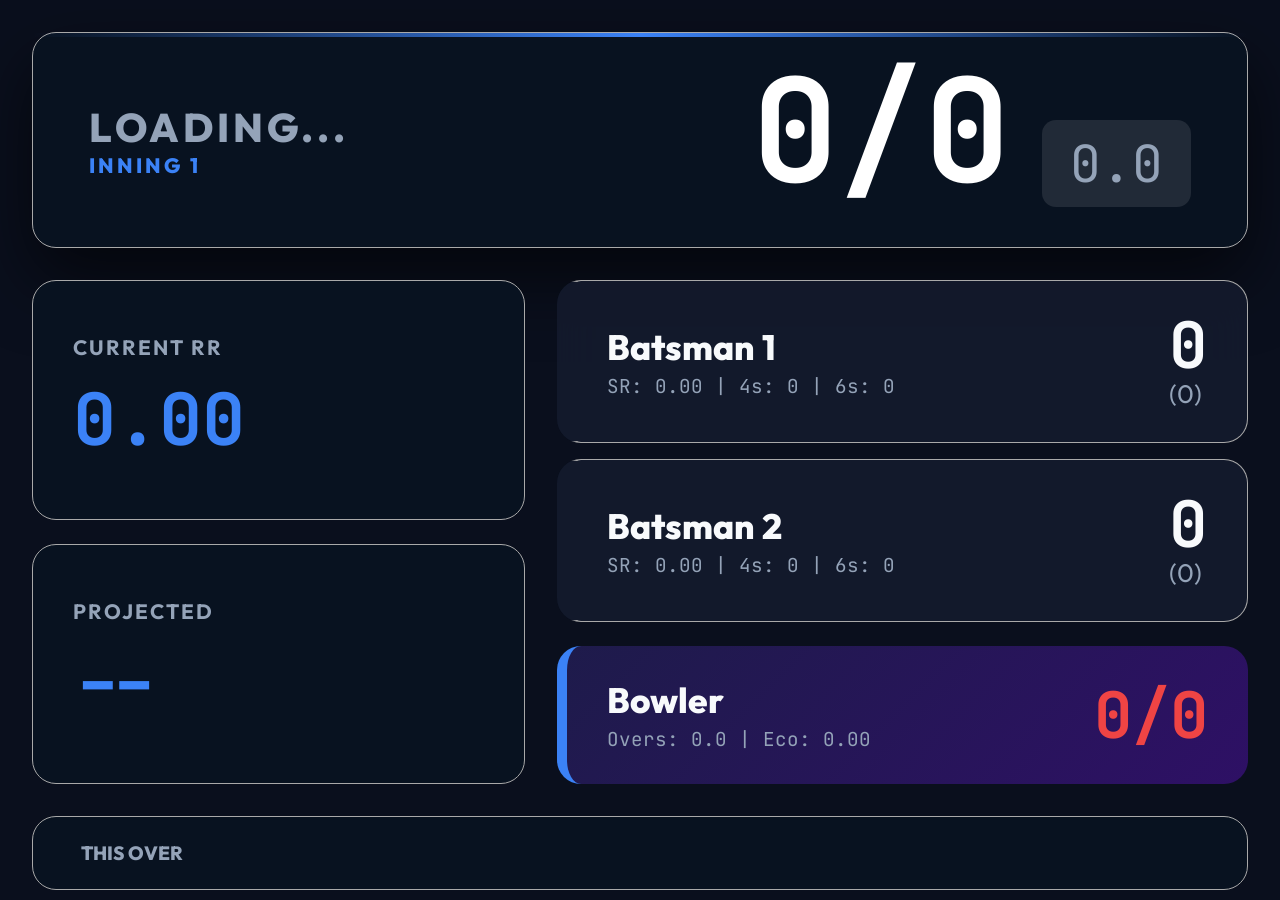
==== scoreboard.html @ cd379c62 "The ScoreBoard" ====
<!DOCTYPE html>
<html lang="en">

<head>
    <meta charset="UTF-8">
    <meta name="viewport" content="width=device-width, initial-scale=1.0">
    <title>LIVE Scoreboard</title>
    <link
        href="https://fonts.googleapis.com/css2?family=Outfit:wght@400;600;700;800&family=JetBrains+Mono:wght@500;700&display=swap"
        rel="stylesheet">
    <style>
        :root {
            --bg-body: #0a0f1d;
            --bg-card: rgba(21, 28, 46, 0.85);
            --accent-primary: #3b82f6;
            --accent-secondary: #10b981;
            --accent-danger: #ef4444;
            --text-main: #f8fafc;
            --text-dim: #94a3b8;
            --score-font: 'JetBrains Mono', monospace;
            --main-font: 'Outfit', sans-serif;
        }

        * {
            margin: 0;
            padding: 0;
            box-sizing: border-box;
        }

        body {
            font-family: var(--main-font);
            background-color: var(--bg-body);
            /* background-image:
                radial-gradient(circle at 0% 0%, rgba(60, 197, 133, 0.1) 0%, transparent 50%),
                radial-gradient(circle at 100% 100%, rgba(16, 185, 129, 0.1) 0%, transparent 50%); */

            /* background-size: cover;
            background-position: center; */


            background-image: url('SBG.jpeg');
            background-size: cover;
            background-position: center;


            color: var(--text-main);
            height: 100vh;
            width: 100vw;
            padding: 32px;
            display: flex;
            align-items: center;
            justify-content: center;
            overflow: hidden;
        }

        .scoreboard-container {
            display: grid;
            grid-template-columns: 1fr 1.4fr;
            grid-template-rows: auto 1fr auto;
            grid-template-areas:
                "header header"
                "stats players"
                "footer footer";
            gap: 32px;
            width: 100%;
            max-width: 1500px;
            height: 100%;
            max-height: 1100px;
        }

        /* --- HEADER --- */
        .header-area {
            grid-area: header;
            background: linear-gradient(135deg, #081220 0%, #081220 100%);
            border-radius: 24px;
            padding: 40px 56px;
            border: 1px solid #A9A9A9;
            box-shadow: 0 30px 70px rgba(0, 0, 0, 0.6);
            display: flex;
            justify-content: space-between;
            align-items: center;
            position: relative;
        }

        .header-area::after {
            content: "";
            position: absolute;
            top: 0;
            left: 0;
            right: 0;
            height: 4px;
            background: linear-gradient(90deg, transparent, var(--accent-primary), transparent);
        }

        .team-title {
            font-size: 2.5rem;
            color: var(--text-dim);
            text-transform: uppercase;
            letter-spacing: 4px;
            font-weight: 800;
        }

        .inning-label {
            font-size: 1.3rem;
            color: var(--accent-primary);
            font-weight: 800;
            letter-spacing: 3px;
        }

        .main-score-box {
            display: flex;
            align-items: baseline;
            gap: 32px;
        }

        .main-score {
            font-family: var(--score-font);
            font-size: 9rem;
            font-weight: 700;
            line-height: 0.8;
            color: #fff;
        }

        .overs-badge {
            font-family: var(--score-font);
            font-size: 3.2rem;
            background: rgba(255, 255, 255, 0.1);
            padding: 10px 28px;
            border-radius: 14px;
            color: var(--text-dim);
        }

        /* --- LEFT STATS --- */
        .stats-area {
            grid-area: stats;
            display: flex;
            flex-direction: column;
            gap: 24px;
        }

        .stat-card {
            background: #081220;
            padding: 40px;
            border-radius: 24px;
            border: 1px solid #A9A9A9;
            backdrop-filter: blur(20px);
            flex: 1;
            display: flex;
            flex-direction: column;
            justify-content: center;
            gap: 12px;
        }

        .stat-label {
            font-size: 1.3rem;
            color: var(--text-dim);
            text-transform: uppercase;
            font-weight: 700;
            letter-spacing: 2px;
        }

        .stat-value {
            font-family: var(--score-font);
            font-size: 4.5rem;
            font-weight: 700;
            color: var(--accent-primary);
        }

        /* --- RIGHT PLAYERS & CHASE --- */
        .players-area {
            grid-area: players;
            display: flex;
            flex-direction: column;
            gap: 24px;
        }

        .requirement-box {
            background: linear-gradient(135deg, rgba(8, 18, 32, 0.2) 0%, rgba(8, 18, 32, 0.05) 100%);
            border: 2px solid #A9A9A9;
            padding: 32px 40px;
            border-radius: 28px;
            display: none;
            /* Dynamic */
            flex-direction: column;
            gap: 16px;
            box-shadow: 0 20px 40px rgba(16, 185, 129, 0.1);
        }

        .req-main-row {
            display: flex;
            align-items: baseline;
            gap: 24px;
        }

        .req-value-hero {
            font-family: var(--score-font);
            font-size: 6rem;
            font-weight: 800;
            color: var(--accent-secondary);
            line-height: 0.9;
        }

        .req-label-large {
            font-size: 1.8rem;
            font-weight: 800;
            color: #fff;
            text-transform: uppercase;
            letter-spacing: 2px;
        }

        .req-stats-row {
            display: flex;
            justify-content: space-between;
            padding-top: 12px;
            border-top: 1px solid rgba(255, 255, 255, 0.1);
        }

        .req-stat-item {
            display: flex;
            align-items: baseline;
            gap: 12px;
        }

        .req-stat-val {
            font-family: var(--score-font);
            font-size: 2.8rem;
            font-weight: 700;
            color: #fff;
        }

        .req-stat-lbl {
            font-size: 1.1rem;
            color: var(--text-dim);
            font-weight: 600;
            text-transform: uppercase;
        }

        /* Players */
        .player-list {
            display: flex;
            flex-direction: column;
            gap: 16px;
        }

        .player-card {
            background: var(--bg-card);
            padding: 32px 40px;
            border: 1px solid #A9A9A9;
            border-radius: 24px;
            display: flex;
            justify-content: space-between;
            align-items: center;
            border-left: 10px solid transparent;
            backdrop-filter: blur(20px);
            transition: all 0.4s cubic-bezier(0.175, 0.885, 0.32, 1.275);
        }

        .player-card.active {
            border-left-color: var(--accent-secondary);
            background: rgba(16, 185, 129, 0.12);
            transform: translateX(12px);
            box-shadow: -15px 10px 40px rgba(0, 0, 0, 0.3);
        }

        .p-name {
            font-weight: 800;
            font-size: 2.2rem;
        }

        .p-stats-row {
            font-size: 1.2rem;
            color: var(--text-dim);
            font-family: var(--score-font);
            margin-top: 4px;
        }

        .p-runs {
            font-family: var(--score-font);
            font-size: 4rem;
            font-weight: 700;
            line-height: 1;
        }

        .p-balls {
            font-size: 1.6rem;
            color: var(--text-dim);
        }

        .bowler-card {
            background: linear-gradient(135deg, #1e1b4b 0%, #2e1065 100%);
            padding: 32px 40px;
            border-radius: 24px;
            display: flex;
            justify-content: space-between;
            align-items: center;
            border-left: 10px solid var(--accent-primary);
            margin-top: auto;
        }

        /* --- FOOTER AREA --- */
        .footer-area {
            grid-area: footer;
            background: #081220;
            border-radius: 24px;
            padding: 24px 48px;
            display: flex;
            align-items: center;
            gap: 40px;
            border: 1px solid #A9A9A9;
            backdrop-filter: blur(20px);
        }

        .footer-label {
            font-size: 1.2rem;
            color: var(--text-dim);
            text-transform: uppercase;
            font-weight: 800;
            white-space: nowrap;
        }

        .balls-container {
            display: flex;
            gap: 16px;
            flex-wrap: wrap;
        }

        .ball {
            width: 60px;
            height: 60px;
            border-radius: 50%;
            display: flex;
            align-items: center;
            justify-content: center;
            font-family: var(--score-font);
            font-size: 1.6rem;
            font-weight: 700;
            background: rgba(255, 255, 255, 0.1);
            border: 1px solid rgba(255, 255, 255, 0.1);
        }

        .ball-W {
            background: var(--accent-danger);
            color: white;
            border-color: transparent;
        }

        .ball-4 {
            background: var(--accent-primary);
            color: white;
            border-color: transparent;
        }

        .ball-6 {
            background: var(--accent-secondary);
            color: white;
            border-color: transparent;
        }

        .ball-extras {
            border: 3px solid var(--accent-primary);
            border-radius: 14px;
            width: auto;
            padding: 0 16px;
        }

        .modal-overlay {
            position: fixed;
            inset: 0;
            background: rgba(0, 0, 0, 0.85);
            backdrop-filter: blur(15px);
            display: none;
            align-items: center;
            justify-content: center;
            z-index: 2000;
            opacity: 0;
            transition: opacity 0.5s ease;
        }

        .modal-overlay.show {
            display: flex;
            opacity: 1;
        }

        .result-modal-content {
            background: linear-gradient(145deg, #1e293b, #0f172a);
            padding: 60px;
            border-radius: 40px;
            text-align: center;
            border: 1px solid rgba(255, 255, 255, 0.1);
            box-shadow: 0 50px 100px rgba(0, 0, 0, 0.8), 0 0 50px rgba(59, 130, 246, 0.2);
            max-width: 800px;
            width: 90%;
            transform: scale(0.8);
            transition: transform 0.5s cubic-bezier(0.175, 0.885, 0.32, 1.275);
        }

        .modal-overlay.show .result-modal-content {
            transform: scale(1);
        }

        .result-icon {
            font-size: 10rem;
            margin-bottom: 24px;
            filter: drop-shadow(0 0 20px rgba(255, 215, 0, 0.4));
        }

        #result-title {
            font-size: 3.5rem;
            font-weight: 800;
            margin-bottom: 16px;
            background: linear-gradient(to right, #fff, var(--accent-primary));
            -webkit-background-clip: text;
            background-clip: text;
            -webkit-text-fill-color: transparent;
            text-transform: uppercase;
            letter-spacing: 4px;
        }

        #result-message {
            font-size: 2.2rem;
            color: var(--text-dim);
            margin-bottom: 40px;
            line-height: 1.4;
        }

        .result-actions {
            display: flex;
            gap: 24px;
            justify-content: center;
        }

        .btn-cancel {
            background: rgba(255, 255, 255, 0.05);
            color: #fff;
            border: 1px solid rgba(255, 255, 255, 0.1);
            padding: 16px 40px;
            border-radius: 16px;
            font-size: 1.2rem;
            font-weight: 700;
            cursor: pointer;
            transition: all 0.3s ease;
        }

        .btn-cancel:hover {
            background: rgba(255, 255, 255, 0.1);
            transform: translateY(-2px);
        }

        @keyframes pulse {
            0% {
                opacity: 1;
                transform: scale(1);
            }

            50% {
                opacity: 0.6;
                transform: scale(0.98);
            }

            100% {
                opacity: 1;
                transform: scale(1);
            }
        }
    </style>
</head>

<body>
    <div class="scoreboard-container">
        <!-- Area: Header -->
        <div class="header-area">
            <div class="team-info">
                <div id="team-name" class="team-title">LOADING...</div>
                <div id="inning-badge" class="inning-label">INNING 1</div>
            </div>
            <div class="main-score-box">
                <div id="team-score" class="main-score">0/0</div>
                <div id="team-overs" class="overs-badge">0.0</div>
            </div>
        </div>

        <!-- Area: Main Stats (Left) -->
        <div class="stats-area">
            <div class="stat-card">
                <span class="stat-label">Current RR</span>
                <span id="current-run-rate" class="stat-value">0.00</span>
            </div>
            <div class="stat-card">
                <span class="stat-label">Projected</span>
                <span id="projected-score" class="stat-value">--</span>
            </div>
        </div>

        <!-- Area: Players & Chase (Right) -->
        <div class="players-area">
            <!-- Requirement section (Inning 2 only) -->
            <div id="requirement-box" class="requirement-box">
                <div class="req-main-row">
                    <span id="runs-needed" class="req-value-hero">--</span>
                    <span class="req-label-large">Runs Needed</span>
                </div>
                <div class="req-stats-row">
                    <div class="req-stat-item">
                        <span id="balls-remaining" class="req-stat-val">--</span>
                        <span class="req-stat-lbl">Balls</span>
                    </div>
                    <div class="req-stat-item">
                        <span id="rrr" class="req-stat-val" style="color: var(--accent-secondary)">--</span>
                        <span class="req-stat-lbl">RRR</span>
                    </div>
                </div>
            </div>

            <!-- Batsmen -->
            <div class="player-list">
                <div id="batsman-1-row" class="player-card">
                    <div class="p-info">
                        <span id="batsman-1-name" class="p-name">Batsman 1</span>
                        <div class="p-stats-row">SR: <span id="batsman-1-sr">0.00</span> | 4s: <span
                                id="batsman-1-4s">0</span> | 6s: <span id="batsman-1-6s">0</span></div>
                    </div>
                    <div class="p-score">
                        <div id="batsman-1-score" class="p-runs">0</div>
                        <div class="p-balls">(<span id="batsman-1-balls">0</span>)</div>
                    </div>
                </div>
                <div id="batsman-2-row" class="player-card">
                    <div class="p-info">
                        <span id="batsman-2-name" class="p-name">Batsman 2</span>
                        <div class="p-stats-row">SR: <span id="batsman-2-sr">0.00</span> | 4s: <span
                                id="batsman-2-4s">0</span> | 6s: <span id="batsman-2-6s">0</span></div>
                    </div>
                    <div class="p-score">
                        <div id="batsman-2-score" class="p-runs">0</div>
                        <div class="p-balls">(<span id="batsman-2-balls">0</span>)</div>
                    </div>
                </div>
            </div>

            <!-- Bowler -->
            <div class="bowler-card">
                <div class="p-info">
                    <span id="bowler-id" class="p-name">Bowler</span>
                    <div class="p-stats-row">Overs: <span id="bowler-overs">0.0</span> | Eco: <span
                            id="bowler-economy">0.00</span></div>
                </div>
                <div class="p-score">
                    <div id="bowler-score" class="p-runs" style="color: var(--accent-danger)">0/0</div>
                </div>
            </div>
        </div>

        <!-- Area: Footer -->
        <div class="footer-area">
            <span class="footer-label">This Over</span>
            <div id="this-over-content" class="balls-container">
                <!-- Balls generated here -->
            </div>
        </div>

        <!-- Result Modal -->
        <div class="modal-overlay" id="result-modal">
            <div class="modal result-modal-content">
                <div class="result-icon">🏆</div>
                <h2 id="result-title">Match Finished!</h2>
                <p id="result-message"></p>
                <div class="modal-actions result-actions">
                    <!-- <button class="btn-confirm" onclick="generatePDF()">Download PDF Report</button> -->
                    <button class="btn-cancel" onclick="closeResultModal()">Close</button>
                </div>
            </div>
        </div>

    </div>

    <script>
        const syncChannel = new BroadcastChannel('cricket_scoring_sync');

        syncChannel.postMessage({ type: 'REQUEST_DATA' });

        syncChannel.onmessage = (event) => {
            if (event.data.type === 'UPDATE_DATA') {
                updateUI(event.data);
            } else if (event.data.type === 'MATCH_FINISHED') {
                showResult(event.data.message);
            }
        };

        function showResult(message) {
            document.getElementById('result-message').textContent = message;
            document.getElementById('result-modal').classList.add('show');
        }

        function closeResultModal() {
            document.getElementById('result-modal').classList.remove('show');
        }

        function updateUI(data) {
            const { matchData, currentInning } = data;

            // Header
            document.getElementById('team-name').textContent = matchData.teamName || "TEAM NAME";
            document.getElementById('team-score').textContent = `${matchData.totalRuns}/${matchData.wickets}`;
            document.getElementById('team-overs').textContent = matchData.overs;
            document.getElementById('inning-badge').textContent = `INNING ${currentInning}`;

            // Stats
            document.getElementById('current-run-rate').textContent = matchData.runRate || "0.00";
            document.getElementById('projected-score').textContent = matchData.projectedScore || "--";

            // Chase Section
            const reqBox = document.getElementById('requirement-box');
            if (currentInning === 2) {
                reqBox.style.display = 'flex';
                document.getElementById('runs-needed').textContent = matchData.remainingRuns;
                document.getElementById('balls-remaining').textContent = matchData.remainingBalls;
                document.getElementById('rrr').textContent = matchData.rrr;
            } else {
                reqBox.style.display = 'none';
            }

            // Batsmen
            [1, 2].forEach((num, idx) => {
                const b = matchData.batsmen[idx];
                if (!b) return;

                document.getElementById(`batsman-${num}-name`).textContent = b.name;
                document.getElementById(`batsman-${num}-score`).textContent = b.runs;
                document.getElementById(`batsman-${num}-balls`).textContent = b.balls;
                document.getElementById(`batsman-${num}-4s`).textContent = b.fours;
                document.getElementById(`batsman-${num}-6s`).textContent = b.sixes;
                document.getElementById(`batsman-${num}-sr`).textContent =
                    b.balls ? ((b.runs / b.balls) * 100).toFixed(2) : "0.00";

                const row = document.getElementById(`batsman-${num}-row`);
                if (b.isStriker) {
                    row.classList.add('active');
                } else {
                    row.classList.remove('active');
                }
            });

            // Bowler
            const bo = matchData.bowler[0];
            if (bo) {
                document.getElementById('bowler-id').textContent = bo.name;
                document.getElementById('bowler-overs').textContent = bo.overs;
                document.getElementById('bowler-score').textContent = `${bo.wickets}/${bo.runs}`;

                const whole = Math.floor(bo.overs);
                const balls = Math.round((bo.overs - whole) * 10);
                const totalBalls = (whole * 6) + balls;
                document.getElementById('bowler-economy').textContent =
                    totalBalls > 0 ? (bo.runs / (totalBalls / 6)).toFixed(2) : "0.00";
            }

            // Over Content
            const overContent = document.getElementById('this-over-content');
            if (matchData.currentOver.length === 0) {
                overContent.innerHTML = '<span style="color: var(--text-dim); font-size: 1.2rem;">Waiting for ball...</span>';
            } else {
                overContent.innerHTML = matchData.currentOver.map(b => {
                    let cls = 'ball';
                    let label = b;

                    if (typeof b === 'string') {
                        if (b.startsWith('W')) cls += ' ball-W';
                        else if (b.includes('WD') || b.includes('nb')) cls += ' ball-extras';
                    } else if (b === 4) cls += ' ball-4';
                    else if (b === 6) cls += ' ball-6';

                    return `<span class="${cls}">${label}</span>`;
                }).join('');
            }
        }

    </script>
</body>

</html>
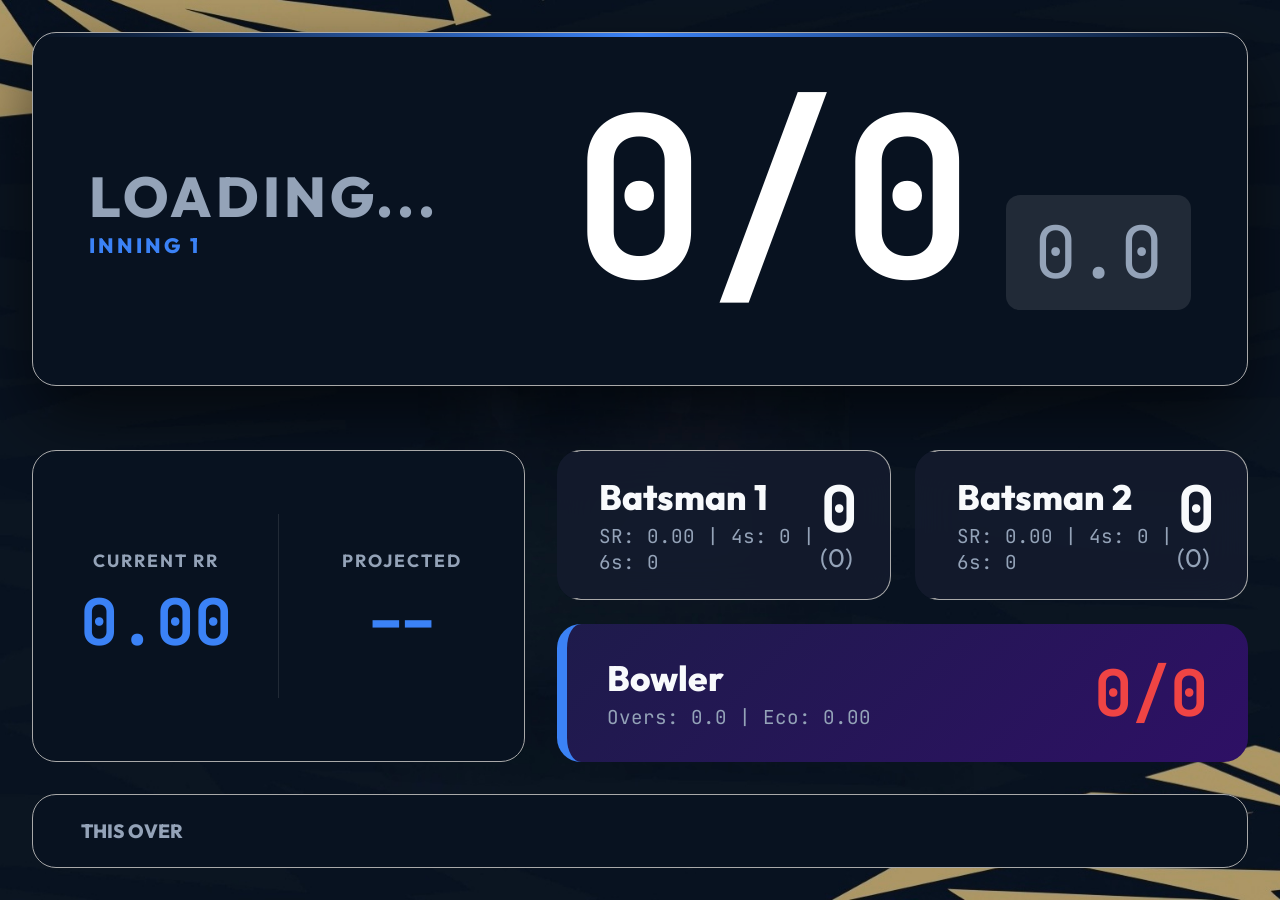
==== commit 92d21644: "updated_ScoreBoard" ====
--- a/scoreboard.html
+++ b/scoreboard.html
@@ -45,7 +45,7 @@
 
             color: var(--text-main);
             height: 100vh;
-            width: 100vw;
+            width: 100dvw;
             padding: 32px;
             display: flex;
             align-items: center;
@@ -56,9 +56,10 @@
         .scoreboard-container {
             display: grid;
             grid-template-columns: 1fr 1.4fr;
-            grid-template-rows: auto 1fr auto;
+            grid-template-rows: 4fr auto 1.2fr auto;
             grid-template-areas:
                 "header header"
+                "requirement requirement"
                 "stats players"
                 "footer footer";
             gap: 32px;
@@ -93,7 +94,7 @@
         }
 
         .team-title {
-            font-size: 2.5rem;
+            font-size: 3.5rem;
             color: var(--text-dim);
             text-transform: uppercase;
             letter-spacing: 4px;
@@ -115,7 +116,7 @@
 
         .main-score {
             font-family: var(--score-font);
-            font-size: 9rem;
+            font-size: 14rem;
             font-weight: 700;
             line-height: 0.8;
             color: #fff;
@@ -123,7 +124,7 @@
 
         .overs-badge {
             font-family: var(--score-font);
-            font-size: 3.2rem;
+            font-size: 4.5rem;
             background: rgba(255, 255, 255, 0.1);
             padding: 10px 28px;
             border-radius: 14px;
@@ -144,15 +145,36 @@
             border-radius: 24px;
             border: 1px solid #A9A9A9;
             backdrop-filter: blur(20px);
-            flex: 1;
             display: flex;
             flex-direction: column;
             justify-content: center;
             gap: 12px;
         }
 
+        .stat-card.stats-merged {
+            flex-direction: row;
+            justify-content: space-around;
+            align-items: center;
+            gap: 40px;
+            flex: 1;
+        }
+
+        .stat-item {
+            display: flex;
+            flex-direction: column;
+            gap: 8px;
+            align-items: center;
+            flex: 1;
+        }
+
+        .stat-divider {
+            width: 1px;
+            height: 80%;
+            background: rgba(255, 255, 255, 0.1);
+        }
+
         .stat-label {
-            font-size: 1.3rem;
+            font-size: 1.1rem;
             color: var(--text-dim);
             text-transform: uppercase;
             font-weight: 700;
@@ -161,7 +183,7 @@
 
         .stat-value {
             font-family: var(--score-font);
-            font-size: 4.5rem;
+            font-size: 4rem;
             font-weight: 700;
             color: var(--accent-primary);
         }
@@ -175,76 +197,58 @@
         }
 
         .requirement-box {
-            background: linear-gradient(135deg, rgba(8, 18, 32, 0.2) 0%, rgba(8, 18, 32, 0.05) 100%);
-            border: 2px solid #A9A9A9;
-            padding: 32px 40px;
-            border-radius: 28px;
+            grid-area: requirement;
+            background: linear-gradient(90deg, rgba(16, 185, 129, 0.05) 0%, rgba(16, 185, 129, 0.1) 100%);
+            border: 1px solid rgba(16, 185, 129, 0.2);
+            padding: 10px 60px;
+            border-radius: 12px;
             display: none;
-            /* Dynamic */
-            flex-direction: column;
-            gap: 16px;
-            box-shadow: 0 20px 40px rgba(16, 185, 129, 0.1);
-        }
-
-        .req-main-row {
+            flex-direction: row;
+            justify-content: center;
+            align-items: center;
+            gap: 48px;
+            box-shadow: 0 10px 30px rgba(0, 0, 0, 0.2);
+            backdrop-filter: blur(10px);
+            margin: 0 40px;
+        }
+
+        .req-item {
             display: flex;
             align-items: baseline;
-            gap: 24px;
-        }
-
-        .req-value-hero {
+            gap: 12px;
+        }
+
+        .req-val-compact {
             font-family: var(--score-font);
-            font-size: 6rem;
+            font-size: 3rem;
             font-weight: 800;
             color: var(--accent-secondary);
-            line-height: 0.9;
-        }
-
-        .req-label-large {
-            font-size: 1.8rem;
-            font-weight: 800;
-            color: #fff;
+        }
+
+        .req-lbl-compact {
+            font-size: 1.2rem;
+            font-weight: 700;
+            color: var(--text-dim);
             text-transform: uppercase;
-            letter-spacing: 2px;
-        }
-
-        .req-stats-row {
-            display: flex;
-            justify-content: space-between;
-            padding-top: 12px;
-            border-top: 1px solid rgba(255, 255, 255, 0.1);
-        }
-
-        .req-stat-item {
-            display: flex;
-            align-items: baseline;
-            gap: 12px;
-        }
-
-        .req-stat-val {
-            font-family: var(--score-font);
-            font-size: 2.8rem;
-            font-weight: 700;
-            color: #fff;
-        }
-
-        .req-stat-lbl {
-            font-size: 1.1rem;
-            color: var(--text-dim);
-            font-weight: 600;
-            text-transform: uppercase;
+            letter-spacing: 1px;
+        }
+
+        .req-divider {
+            width: 1px;
+            height: 30px;
+            background: rgba(255, 255, 255, 0.1);
         }
 
         /* Players */
         .player-list {
             display: flex;
-            flex-direction: column;
-            gap: 16px;
+            flex-direction: row;
+            gap: 24px;
         }
 
         .player-card {
             background: var(--bg-card);
-            padding: 32px 40px;
+            padding: 24px 32px;
             border: 1px solid #A9A9A9;
             border-radius: 24px;
             display: flex;
@@ -253,6 +257,7 @@
             border-left: 10px solid transparent;
             backdrop-filter: blur(20px);
             transition: all 0.4s cubic-bezier(0.175, 0.885, 0.32, 1.275);
+            flex: 1;
         }
 
         .player-card.active {
@@ -479,37 +484,42 @@
             </div>
         </div>
 
+        <div id="requirement-box" class="requirement-box">
+            <div class="req-item">
+                <span id="runs-needed" class="req-val-compact">--</span>
+                <span class="req-lbl-compact">Runs Needed</span>
+            </div>
+            <div class="req-divider"></div>
+            <div class="req-item">
+                <span id="balls-remaining" class="req-val-compact">--</span>
+                <span class="req-lbl-compact">Balls</span>
+            </div>
+            <div class="req-divider"></div>
+            <div class="req-item">
+                <span id="rrr" class="req-val-compact">--</span>
+                <span class="req-lbl-compact">RRR</span>
+            </div>
+        </div>
+
+
         <!-- Area: Main Stats (Left) -->
         <div class="stats-area">
-            <div class="stat-card">
-                <span class="stat-label">Current RR</span>
-                <span id="current-run-rate" class="stat-value">0.00</span>
-            </div>
-            <div class="stat-card">
-                <span class="stat-label">Projected</span>
-                <span id="projected-score" class="stat-value">--</span>
+            <div class="stat-card stats-merged">
+                <div class="stat-item">
+                    <span class="stat-label">Current RR</span>
+                    <span id="current-run-rate" class="stat-value">0.00</span>
+                </div>
+                <div class="stat-divider"></div>
+                <div class="stat-item">
+                    <span class="stat-label">Projected</span>
+                    <span id="projected-score" class="stat-value">--</span>
+                </div>
             </div>
         </div>
 
         <!-- Area: Players & Chase (Right) -->
         <div class="players-area">
-            <!-- Requirement section (Inning 2 only) -->
-            <div id="requirement-box" class="requirement-box">
-                <div class="req-main-row">
-                    <span id="runs-needed" class="req-value-hero">--</span>
-                    <span class="req-label-large">Runs Needed</span>
-                </div>
-                <div class="req-stats-row">
-                    <div class="req-stat-item">
-                        <span id="balls-remaining" class="req-stat-val">--</span>
-                        <span class="req-stat-lbl">Balls</span>
-                    </div>
-                    <div class="req-stat-item">
-                        <span id="rrr" class="req-stat-val" style="color: var(--accent-secondary)">--</span>
-                        <span class="req-stat-lbl">RRR</span>
-                    </div>
-                </div>
-            </div>
+
 
             <!-- Batsmen -->
             <div class="player-list">
